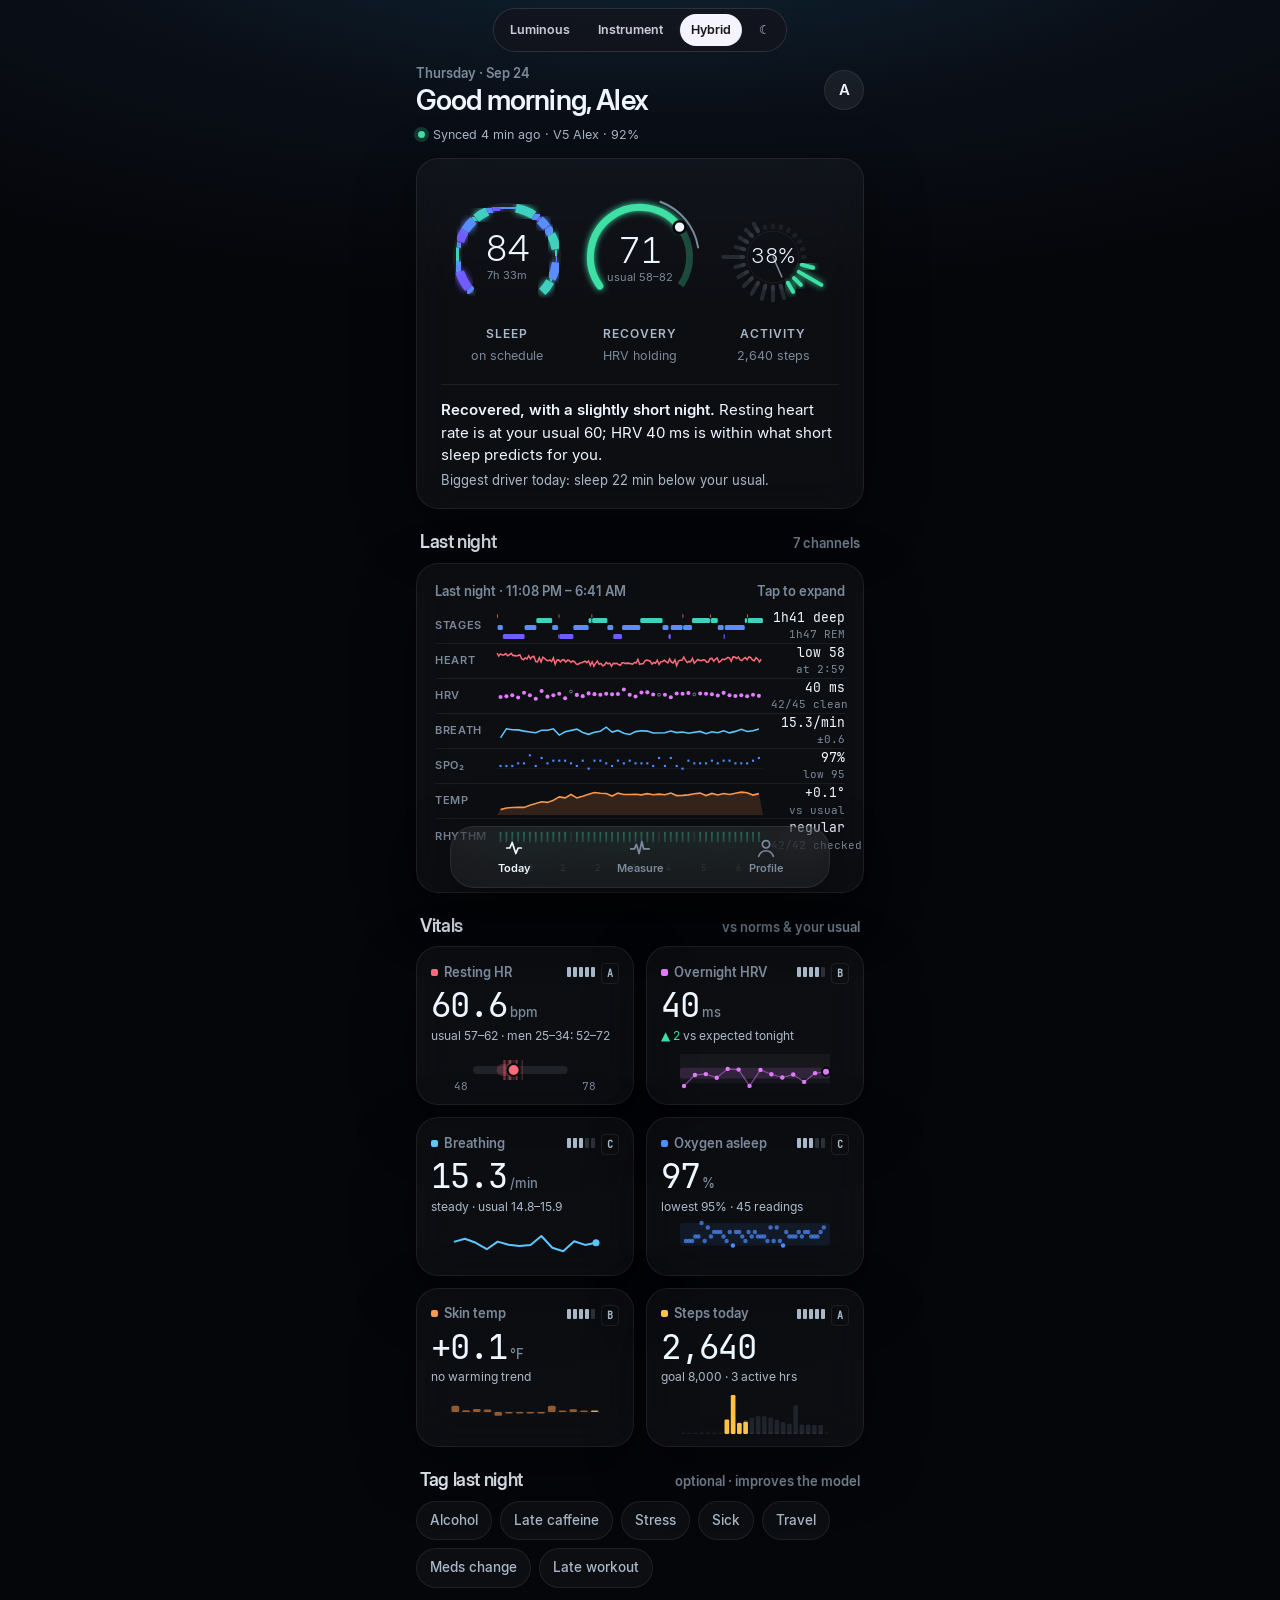
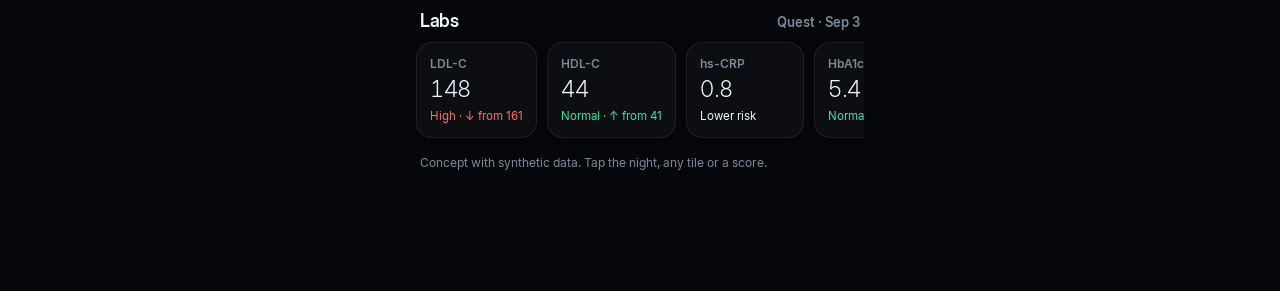
==== concepts/index.html @ 150f9702 "Publish Pulse web app (2026-09-25 17:33)" ====
<!doctype html>
<html lang="en" data-dir="hybrid" data-theme="dark">
<head>
  <meta charset="utf-8">
  <meta name="viewport" content="width=device-width, initial-scale=1, viewport-fit=cover">
  <meta http-equiv="Content-Security-Policy" content="default-src 'self'; script-src 'self'; style-src 'self' 'unsafe-inline'; font-src 'self'; img-src 'self' data:; connect-src 'self'; object-src 'none'; base-uri 'none'">
  <title>Pulse concepts</title>
  <link rel="stylesheet" href="concept.css?v=20260925173307">
</head>
<body>
  <div class="switch" role="group" aria-label="Design direction">
    <button type="button" data-dir="luminous">Luminous</button>
    <button type="button" data-dir="instrument">Instrument</button>
    <button type="button" data-dir="hybrid">Hybrid</button>
    <button type="button" data-theme-toggle aria-label="Dark or light">☾</button>
  </div>
  <main id="app" class="wrap"></main>
  <nav class="tabbar" aria-label="Sections">
    <button type="button" class="on"><svg viewBox="0 0 24 24" fill="none" stroke="currentColor" stroke-width="1.9" stroke-linecap="round" stroke-linejoin="round"><path d="M4 12h3.5l2.5-6 4 12 2.5-6H20"/></svg>Today</button>
    <button type="button"><svg viewBox="0 0 24 24" fill="none" stroke="currentColor" stroke-width="1.9" stroke-linecap="round" stroke-linejoin="round"><path d="M2 13h4l2-5 3 10 3-13 2 8h6"/></svg>Measure</button>
    <button type="button"><svg viewBox="0 0 24 24" fill="none" stroke="currentColor" stroke-width="1.9" stroke-linecap="round" stroke-linejoin="round"><circle cx="12" cy="8" r="4"/><path d="M4 21c1.5-4 4.5-6 8-6s6.5 2 8 6"/></svg>Profile</button>
  </nav>
  <script type="module" src="concept.js?v=20260925173307"></script>
</body>
</html>
---- concepts/concept.css ----
/* Pulse v3 concept: three visual directions × dark/light over the same content.
   data-dir = luminous | instrument | hybrid ; data-theme = dark | light */
@font-face { font-family: "Inter"; font-weight: 400; src: url("../fonts/Inter-Regular.woff2?v=20260925173307") format("woff2"); font-display: swap; }
@font-face { font-family: "Inter"; font-weight: 500; src: url("../fonts/Inter-Medium.woff2?v=20260925173307") format("woff2"); font-display: swap; }
@font-face { font-family: "Inter"; font-weight: 600; src: url("../fonts/Inter-SemiBold.woff2?v=20260925173307") format("woff2"); font-display: swap; }
@font-face { font-family: "Inter Display"; font-weight: 300; src: url("../fonts/InterDisplay-Light.woff2?v=20260925173307") format("woff2"); font-display: swap; }
@font-face { font-family: "Inter Display"; font-weight: 500; src: url("../fonts/InterDisplay-Medium.woff2?v=20260925173307") format("woff2"); font-display: swap; }
@font-face { font-family: "Inter Display"; font-weight: 600; src: url("../fonts/InterDisplay-SemiBold.woff2?v=20260925173307") format("woff2"); font-display: swap; }
@font-face { font-family: "JBM"; font-weight: 400; src: url("../fonts/JetBrainsMono-Regular.woff2?v=20260925173307") format("woff2"); font-display: swap; }
@font-face { font-family: "JBM"; font-weight: 500; src: url("../fonts/JetBrainsMono-Medium.woff2?v=20260925173307") format("woff2"); font-display: swap; }

:root {
  --sleep: #8b7cff; --deep: #6f5cff; --rem: #3fd0c0; --light: #5a8dff; --awake: #ff8a4c;
  --heart: #ff6b7a; --hrv: #e37bff; --breath: #5cc8ff; --spo2: #4d8dff; --temp: #ff9a4c; --act: #3ee0a5; --steps: #ffc247;
  --good: #3ee0a5; --watch: #ffc247; --bad: #ff6b6b;
  --r: 22px; --pad: 18px;
  --num: "Inter Display", "Inter", system-ui, sans-serif;
  --num-w: 300;
  --label-case: none; --label-track: 0; --label-size: 13px;
}

/* ---------- LUMINOUS (Oura/WHOOP) ---------- */
[data-dir="luminous"][data-theme="dark"] {
  --bg: #06070b; --bg2: radial-gradient(130% 80% at 50% -10%, #1a1740 0%, #0b0c18 45%, #06070b 80%);
  --card: rgba(255,255,255,.045); --card2: rgba(255,255,255,.07); --line: rgba(255,255,255,.07); --grid: rgba(255,255,255,.06);
  --ink: #f4f3ff; --ink2: #b9b8d6; --ink3: #8583a8; --glow: 1; --shadow: 0 20px 60px rgba(0,0,0,.45);
}
[data-dir="luminous"][data-theme="light"] {
  --bg: #f3f2f8; --bg2: radial-gradient(130% 80% at 50% -10%, #e5e1ff 0%, #f3f2f8 55%);
  --card: #ffffff; --card2: #f6f5fb; --line: rgba(20,18,50,.07); --grid: rgba(20,18,50,.07);
  --ink: #16142b; --ink2: #4c4a68; --ink3: #7d7b97; --glow: 0; --shadow: 0 8px 30px rgba(40,30,120,.08);
  --sleep: #6a57f2; --deep: #5140e0; --rem: #12a596; --light: #3a6ff0; --awake: #e8661f;
  --heart: #e8455a; --hrv: #b64ee0; --breath: #1b9fd8; --spo2: #2f6fe6; --temp: #e9761e; --act: #13a978; --steps: #d99a00;
}

/* ---------- INSTRUMENT (terminal / lab monitor) ---------- */
[data-dir="instrument"] { --r: 6px; --num: "JBM", ui-monospace, monospace; --num-w: 400; --label-case: uppercase; --label-track: .09em; --label-size: 11px; --pad: 14px; }
[data-dir="instrument"][data-theme="dark"] {
  --bg: #040404; --bg2: #040404; --card: #0b0b0b; --card2: #121212; --line: #1e1e1e; --grid: #171717;
  --ink: #e9e9e6; --ink2: #9a9a95; --ink3: #6a6a66; --glow: 0; --shadow: none;
  --sleep: #7f8cff; --deep: #6a6fff; --rem: #46d3b7; --light: #4f86e8; --awake: #f08a4b;
  --heart: #ff5f56; --hrv: #d48cff; --breath: #57d0c3; --spo2: #5aa2ff; --temp: #ffa24d; --act: #52e08a; --steps: #e8c547;
}
[data-dir="instrument"][data-theme="light"] {
  --bg: #fbfbf9; --bg2: #fbfbf9; --card: #ffffff; --card2: #f4f4f1; --line: #e3e3de; --grid: #ececE7;
  --ink: #111110; --ink2: #56564f; --ink3: #85857c; --glow: 0; --shadow: none;
  --sleep: #4a47d6; --deep: #3b37c9; --rem: #0e9a84; --light: #2f66cf; --awake: #d4611c;
  --heart: #d9342b; --hrv: #9a45cf; --breath: #0e8f84; --spo2: #2a64d2; --temp: #d2700f; --act: #16a05a; --steps: #b58a00;
}

/* ---------- HYBRID (luminous hero, instrument data) ---------- */
[data-dir="hybrid"][data-theme="dark"] {
  --bg: #05060a; --bg2: radial-gradient(120% 60% at 50% -12%, #102a3a 0%, #0a0f18 40%, #05060a 75%);
  --card: rgba(255,255,255,.035); --card2: rgba(255,255,255,.06); --line: rgba(255,255,255,.075); --grid: rgba(255,255,255,.055);
  --ink: #eef6ff; --ink2: #a9b8c8; --ink3: #7a8a9b; --glow: 1; --shadow: 0 20px 60px rgba(0,0,0,.45);
}
[data-dir="hybrid"][data-theme="light"] {
  --bg: #f2f5f7; --bg2: radial-gradient(120% 60% at 50% -12%, #d9eef6 0%, #f2f5f7 55%);
  --card: #ffffff; --card2: #f4f7f9; --line: rgba(10,30,50,.08); --grid: rgba(10,30,50,.07);
  --ink: #0d1822; --ink2: #43535f; --ink3: #74838f; --glow: 0; --shadow: 0 8px 30px rgba(10,60,90,.08);
  --sleep: #5a4ae6; --deep: #4a3ad6; --rem: #0e9d8f; --light: #2f6fe0; --awake: #e0641c;
  --heart: #e0404f; --hrv: #a74bd6; --breath: #0f93c9; --spo2: #2a66da; --temp: #de6f14; --act: #0fa472; --steps: #c99000;
}
[data-dir="hybrid"] .readout, [data-dir="hybrid"] .ch-val, [data-dir="hybrid"] .tv, [data-dir="hybrid"] .axis { font-family: "JBM", ui-monospace, monospace; }

* { box-sizing: border-box; -webkit-tap-highlight-color: transparent; }
html, body { margin: 0; background: var(--bg); color: var(--ink); font: 15px/1.45 "Inter", system-ui, sans-serif; -webkit-font-smoothing: antialiased; }
body { background: var(--bg2), var(--bg); background-attachment: fixed; min-height: 100vh; }
button { font: inherit; color: inherit; background: none; border: 0; padding: 0; cursor: pointer; }
.wrap { max-width: 480px; margin: 0 auto; padding: calc(env(safe-area-inset-top) + 64px) 16px 120px; }

/* concept switcher */
.switch { position: fixed; top: calc(env(safe-area-inset-top) + 8px); left: 50%; transform: translateX(-50%); z-index: 90; display: flex; gap: 6px;
  padding: 5px; border-radius: 999px; background: rgba(20,20,28,.72); backdrop-filter: blur(16px); -webkit-backdrop-filter: blur(16px); border: 1px solid rgba(255,255,255,.12); }
.switch button { color: #cfd0e0; font-size: 12.5px; font-weight: 600; padding: 7px 11px; border-radius: 999px; }
.switch button.on { background: #f4f3ff; color: #111; }

.lbl { font-size: var(--label-size); text-transform: var(--label-case); letter-spacing: var(--label-track); color: var(--ink3); font-weight: 600; }
.num { font-family: var(--num); font-weight: var(--num-w); letter-spacing: -.02em; font-variant-numeric: tabular-nums; }
[data-dir="instrument"] .num { letter-spacing: -.01em; }

/* header */
.hd { display: flex; justify-content: space-between; align-items: center; margin-bottom: 14px; }
.hd h1 { margin: 2px 0 0; font: 600 28px/1.1 "Inter Display", "Inter", sans-serif; letter-spacing: -.03em; }
[data-dir="instrument"] .hd h1 { font: 500 22px/1.2 "JBM", monospace; letter-spacing: -.01em; }
.sync { display: flex; align-items: center; gap: 8px; font-size: 12.5px; color: var(--ink2); }
.sync i { width: 7px; height: 7px; border-radius: 50%; background: var(--good); box-shadow: 0 0 0 4px color-mix(in srgb, var(--good) 20%, transparent); }
.avatar { width: 40px; height: 40px; border-radius: 50%; display: grid; place-items: center; background: var(--card2); border: 1px solid var(--line); font-weight: 600; }

/* cards */
.card { background: var(--card); border: 1px solid var(--line); border-radius: var(--r); padding: var(--pad); box-shadow: var(--shadow); position: relative; overflow: hidden; }
[data-dir="luminous"][data-theme="dark"] .card, [data-dir="hybrid"][data-theme="dark"] .card { backdrop-filter: blur(20px); -webkit-backdrop-filter: blur(20px); }
.tap { cursor: pointer; transition: transform .18s cubic-bezier(.2,.8,.2,1); }
.tap:active { transform: scale(.985); }
.stack { display: flex; flex-direction: column; gap: 12px; }
.sec { display: flex; justify-content: space-between; align-items: baseline; margin: 22px 4px 10px; }
.sec h2 { margin: 0; font: 600 18px/1.2 "Inter Display", "Inter", sans-serif; letter-spacing: -.02em; }
[data-dir="instrument"] .sec h2 { font: 500 12px/1.2 "JBM", monospace; text-transform: uppercase; letter-spacing: .12em; color: var(--ink2); }

/* hero scores */
.hero { display: grid; grid-template-columns: repeat(3, 1fr); gap: 6px; padding: 18px 8px 16px; }
.score { display: flex; flex-direction: column; align-items: center; gap: 6px; cursor: pointer; }
.score svg { width: 100%; max-width: 124px; height: auto; overflow: visible; }
.score .s-l { font-size: 12px; font-weight: 600; letter-spacing: .08em; text-transform: uppercase; color: var(--ink2); }
.score .s-s { font-size: 12.5px; color: var(--ink3); text-align: center; line-height: 1.3; }
.summary { margin: 4px 6px 0; padding-top: 14px; border-top: 1px solid var(--line); font-size: 15px; line-height: 1.5; color: var(--ink); }
.summary b { font-weight: 600; }
.summary .why { display: block; margin-top: 4px; font-size: 13px; color: var(--ink2); }

/* night montage */
.montage .ch { display: grid; grid-template-columns: 54px 1fr 74px; align-items: center; gap: 8px; min-height: 30px; }
.montage .ch + .ch { border-top: 1px solid var(--grid); }
.ch-name { font-size: 11px; font-weight: 600; letter-spacing: .06em; text-transform: uppercase; color: var(--ink3); }
.ch-val { font-size: 12.5px; text-align: right; color: var(--ink); font-variant-numeric: tabular-nums; white-space: nowrap; }
.ch-val small { color: var(--ink3); font-size: 11px; display: block; }
.ch svg { width: 100%; height: 28px; display: block; overflow: visible; }
.axis { font-size: 10.5px; fill: var(--ink3); font-variant-numeric: tabular-nums; }
.taxis { display: grid; grid-template-columns: 54px 1fr 74px; gap: 8px; margin-top: 6px; }
.taxis svg { width: 100%; height: 14px; overflow: visible; }

/* tiles */
.tiles { display: grid; grid-template-columns: 1fr 1fr; gap: 12px; }
.tile { padding: 14px 14px 12px; min-height: 150px; display: flex; flex-direction: column; gap: 4px; }
.tile .t-h { display: flex; justify-content: space-between; align-items: center; }
.tv { font-size: 34px; line-height: 1.05; font-family: var(--num); font-weight: var(--num-w); letter-spacing: -.03em; }
[data-dir="instrument"] .tv { font-size: 28px; }
.tv small { font: 500 13px "Inter", sans-serif; color: var(--ink3); letter-spacing: 0; margin-left: 3px; }
.delta { font-size: 12px; color: var(--ink2); }
.delta .up { color: var(--good); } .delta .down { color: var(--bad); }
.tile svg { margin-top: auto; width: 100%; height: 44px; display: block; overflow: visible; }
.q { display: inline-flex; gap: 2px; }
.q i { width: 4px; height: 10px; border-radius: 1px; background: var(--ink3); opacity: .28; }
.q i.on { opacity: 1; background: var(--ink2); }
.grade { font: 600 10px/1 "JBM", monospace; padding: 3px 5px; border-radius: 4px; border: 1px solid var(--line); color: var(--ink2); margin-left: 6px; }

/* tags */
.tags { display: flex; flex-wrap: wrap; gap: 8px; }
.tag { padding: 9px 13px; border-radius: 999px; border: 1px solid var(--line); background: var(--card); font-size: 13.5px; font-weight: 500; color: var(--ink2); }
.tag.on { background: var(--ink); color: var(--bg); border-color: transparent; }
[data-dir="instrument"] .tag { border-radius: 4px; font: 500 12px "JBM", monospace; text-transform: uppercase; letter-spacing: .05em; }

/* labs teaser */
.labs { display: flex; gap: 10px; overflow-x: auto; scrollbar-width: none; padding-bottom: 2px; }
.lab { flex: none; min-width: 118px; padding: 12px 13px; border-radius: 16px; background: var(--card); border: 1px solid var(--line); }
[data-dir="instrument"] .lab { border-radius: 6px; }
.lab .n { font-size: 12px; color: var(--ink3); font-weight: 600; }
.lab .v { font-size: 22px; margin-top: 2px; }
.lab .f { font-size: 11.5px; margin-top: 2px; }
.flag-h { color: var(--bad); } .flag-l { color: var(--watch); } .flag-ok { color: var(--good); }

/* tab bar (concept) */
.tabbar { position: fixed; bottom: calc(env(safe-area-inset-bottom) + 12px); left: 50%; transform: translateX(-50%); width: min(92vw, 380px); height: 62px; display: grid; grid-template-columns: repeat(3, 1fr);
  border-radius: 24px; background: color-mix(in srgb, var(--card2) 88%, transparent); backdrop-filter: blur(20px); -webkit-backdrop-filter: blur(20px); border: 1px solid var(--line); z-index: 50; box-shadow: var(--shadow); }
[data-dir="instrument"] .tabbar { border-radius: 8px; }
.tabbar button { display: flex; flex-direction: column; align-items: center; justify-content: center; gap: 2px; font-size: 11px; font-weight: 600; color: var(--ink3); }
.tabbar button.on { color: var(--ink); }
.tabbar svg { width: 22px; height: 22px; }

/* ---------- drill-down modal ---------- */
.modal { position: fixed; z-index: 80; background: var(--bg); overflow: hidden; border-radius: var(--r); will-change: top, left, width, height; }
.modal.full { overflow-y: auto; border-radius: 0; }
.modal .inner { opacity: 0; transition: opacity .25s ease .15s; max-width: 480px; margin: 0 auto; padding: calc(env(safe-area-inset-top) + 58px) 16px 60px; min-height: 100%; background: var(--bg2), var(--bg); }
.modal.full .inner { opacity: 1; }
.m-top { display: flex; justify-content: space-between; align-items: center; margin-bottom: 8px; }
.back { display: inline-flex; align-items: center; gap: 6px; padding: 8px 12px 8px 8px; border-radius: 999px; background: var(--card2); border: 1px solid var(--line); font-weight: 600; font-size: 14px; }
.m-hero { display: flex; align-items: flex-end; justify-content: space-between; gap: 10px; margin: 14px 2px 6px; }
.m-hero .big { font-size: 72px; line-height: .95; font-family: var(--num); font-weight: var(--num-w); letter-spacing: -.045em; }
[data-dir="instrument"] .m-hero .big { font-size: 58px; letter-spacing: -.02em; }
.m-hero .big small { font: 500 17px "Inter", sans-serif; letter-spacing: 0; color: var(--ink3); margin-left: 4px; }
.m-hero .meta { text-align: right; font-size: 12.5px; color: var(--ink2); line-height: 1.5; }
.expect { margin: 12px 0 4px; }
.band-row { display: grid; grid-template-columns: 96px 1fr 60px; align-items: center; gap: 8px; margin: 6px 0; font-size: 12.5px; color: var(--ink2); }
.band-row svg { width: 100%; height: 18px; overflow: visible; }
.band-row .bv { text-align: right; font-variant-numeric: tabular-nums; color: var(--ink); }
.ctxnote { margin-top: 10px; padding: 11px 13px; border-radius: 14px; background: var(--card2); font-size: 13.5px; line-height: 1.45; color: var(--ink); }
[data-dir="instrument"] .ctxnote { border-radius: 4px; border-left: 2px solid var(--hrv); }
.seg { display: flex; gap: 4px; padding: 4px; border-radius: 14px; background: var(--card2); border: 1px solid var(--line); margin: 16px 0 12px; overflow-x: auto; scrollbar-width: none; }
.seg button { flex: 1; padding: 8px 10px; border-radius: 10px; font-size: 13px; font-weight: 600; color: var(--ink3); white-space: nowrap; }
.seg button.on { background: var(--card); color: var(--ink); box-shadow: 0 1px 3px rgba(0,0,0,.18); }
[data-dir="instrument"] .seg, [data-dir="instrument"] .seg button { border-radius: 4px; }
[data-dir="instrument"] .seg button { font: 500 11.5px "JBM", monospace; text-transform: uppercase; letter-spacing: .06em; }
.agg { display: flex; justify-content: flex-end; gap: 6px; margin: -4px 0 8px; }
.agg button { font-size: 12px; font-weight: 600; color: var(--ink3); padding: 5px 9px; border-radius: 8px; border: 1px solid transparent; }
.agg button.on { color: var(--ink); border-color: var(--line); background: var(--card); }
.viz { width: 100%; }
.viz svg { width: 100%; display: block; overflow: visible; }
.stat3 { display: grid; grid-template-columns: repeat(3, 1fr); gap: 8px; margin-top: 12px; }
.stat3 div { padding: 10px 12px; border-radius: 12px; background: var(--card2); }
[data-dir="instrument"] .stat3 div { border-radius: 4px; }
.stat3 b { display: block; font-family: var(--num); font-weight: var(--num-w); font-size: 20px; }
.stat3 span { font-size: 11.5px; color: var(--ink3); }
.drv { display: grid; grid-template-columns: 1fr 120px 58px; gap: 10px; align-items: center; padding: 9px 0; border-top: 1px solid var(--grid); font-size: 13.5px; }
.drv:first-child { border-top: 0; }
.drv svg { width: 100%; height: 12px; overflow: visible; }
.drv .e { text-align: right; font-variant-numeric: tabular-nums; font-weight: 600; }
.explain p { margin: 0 0 8px; color: var(--ink2); font-size: 14px; line-height: 1.55; }
.explain h3 { margin: 0 0 6px; font-size: 14px; }
.bursts { font-size: 12.5px; font-variant-numeric: tabular-nums; }
.bursts .b { display: grid; grid-template-columns: 56px 52px 1fr 60px; gap: 8px; padding: 6px 0; border-top: 1px solid var(--grid); align-items: center; }
.bursts .b span:last-child { text-align: right; }
.rej { color: var(--ink3); text-decoration: line-through; }
.pill { font-size: 11px; font-weight: 600; padding: 2px 7px; border-radius: 999px; background: var(--card2); color: var(--ink2); }
.note-sm { font-size: 12px; color: var(--ink3); margin-top: 6px; }

/* luminous hero */
.lum-hero { position: relative; display: flex; flex-direction: column; align-items: center; gap: 4px; padding: 14px 0 6px; }
.lum-hero .orb { position: absolute; top: -40px; left: 50%; width: 300px; height: 300px; transform: translateX(-50%); border-radius: 50%;
  background: radial-gradient(circle, color-mix(in srgb, var(--good) 22%, transparent) 0%, transparent 62%); pointer-events: none; filter: blur(8px); }
[data-theme="light"] .lum-hero .orb { opacity: .6; }
.lum-hero .score { position: relative; }
.lum-hero > .score svg { max-width: 230px; }
.lum-hero > .score .s-l { font-size: 13px; }
.lum-hero > .score .s-s { font-size: 14px; color: var(--ink2); }
.lum-row { display: grid; grid-template-columns: 1fr 1fr; width: 100%; gap: 8px; margin-top: 10px; padding-top: 14px; border-top: 1px solid var(--line); }
.lum-row .score svg { max-width: 120px; }
[data-dir="luminous"] .tile { background: radial-gradient(120% 90% at 0% 0%, color-mix(in srgb, var(--tint) 16%, transparent), transparent 62%), var(--card); }
[data-dir="luminous"][data-theme="light"] .tile { background: radial-gradient(120% 90% at 0% 0%, color-mix(in srgb, var(--tint) 9%, transparent), transparent 62%), var(--card); }
[data-dir="luminous"] .tv { font-size: 40px; }
[data-dir="luminous"] .hero-card { padding-top: 6px; }

/* instrument hero */
.i-hero { display: flex; flex-direction: column; }
.i-row { display: grid; grid-template-columns: 76px 64px 1fr; grid-template-rows: auto auto; column-gap: 10px; align-items: center; padding: 10px 2px; border-top: 1px solid var(--grid); cursor: pointer; }
.i-row:first-child { border-top: 0; }
.i-row svg { width: 100%; height: 26px; grid-row: 1; grid-column: 3; }
.i-l { font: 500 11px "JBM", monospace; text-transform: uppercase; letter-spacing: .1em; color: var(--ink2); grid-row: 1 / span 2; }
.i-v { font-size: 26px; grid-row: 1 / span 2; color: var(--ink); }
.i-s { grid-column: 3; font: 400 11px "JBM", monospace; color: var(--ink3); }
[data-dir="instrument"] .summary { font: 400 13.5px/1.6 "JBM", monospace; }
[data-dir="instrument"] .summary b { font-weight: 500; }
[data-dir="instrument"] .tile .tv small, [data-dir="instrument"] .m-hero .big small { font-family: "JBM", monospace; }
[data-dir="instrument"] .ch svg path, [data-dir="instrument"] .viz svg path { stroke-width: 1.25; }
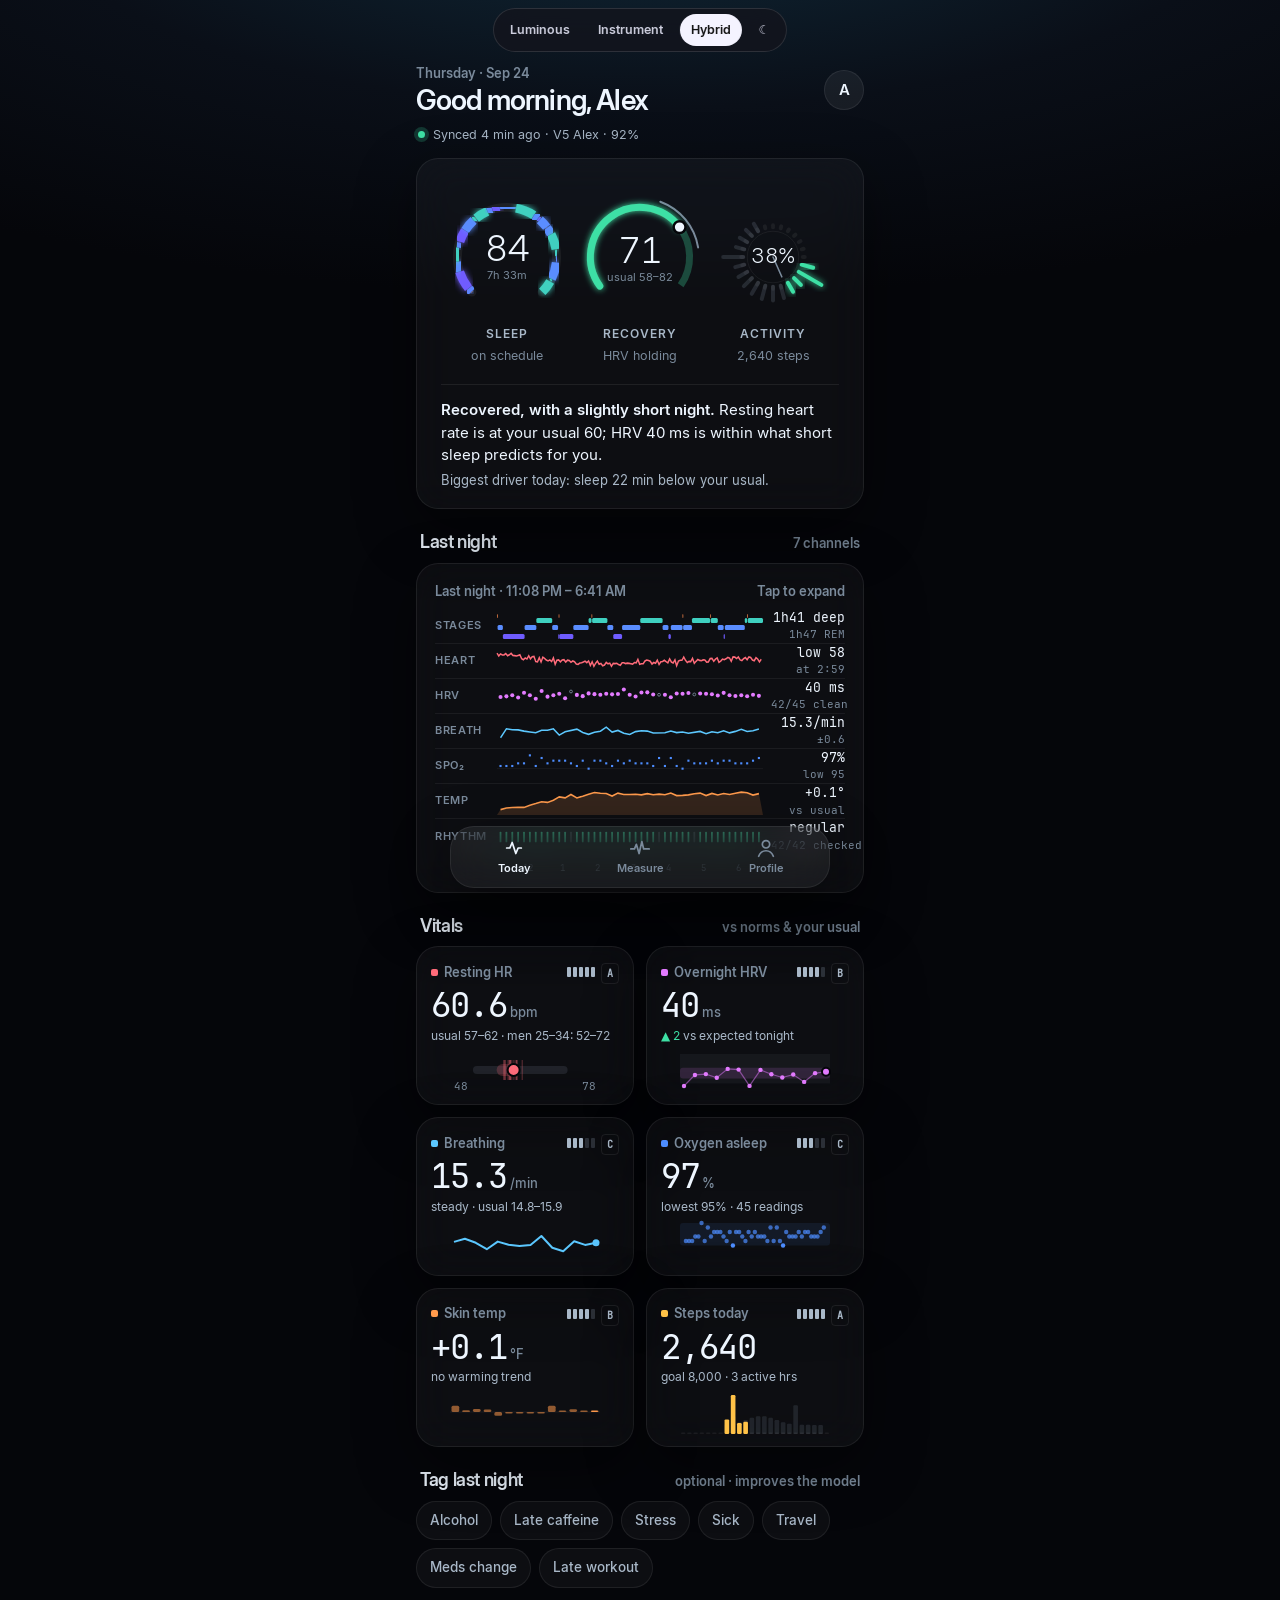
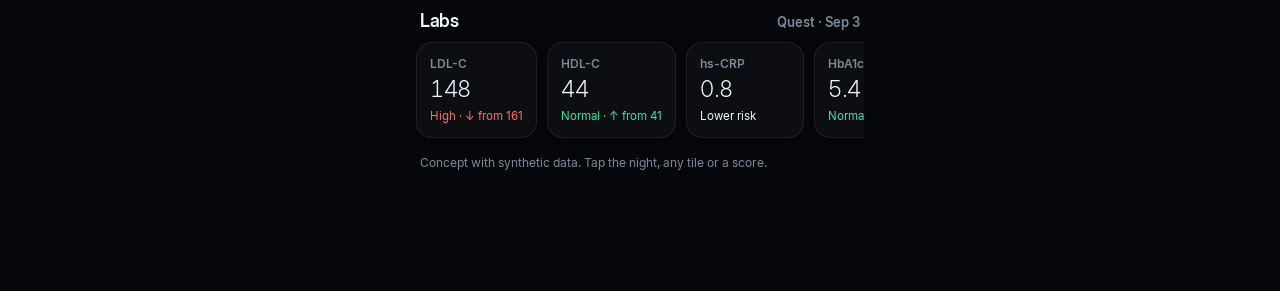
==== commit c44e8fce: "Publish Pulse web app (2026-09-25 22:55)" ====
--- a/concepts/index.html
+++ b/concepts/index.html
@@ -5,7 +5,7 @@
   <meta name="viewport" content="width=device-width, initial-scale=1, viewport-fit=cover">
   <meta http-equiv="Content-Security-Policy" content="default-src 'self'; script-src 'self'; style-src 'self' 'unsafe-inline'; font-src 'self'; img-src 'self' data:; connect-src 'self'; object-src 'none'; base-uri 'none'">
   <title>Pulse concepts</title>
-  <link rel="stylesheet" href="concept.css?v=20260925173307">
+  <link rel="stylesheet" href="concept.css?v=20260925225520">
 </head>
 <body>
   <div class="switch" role="group" aria-label="Design direction">
@@ -20,6 +20,6 @@
     <button type="button"><svg viewBox="0 0 24 24" fill="none" stroke="currentColor" stroke-width="1.9" stroke-linecap="round" stroke-linejoin="round"><path d="M2 13h4l2-5 3 10 3-13 2 8h6"/></svg>Measure</button>
     <button type="button"><svg viewBox="0 0 24 24" fill="none" stroke="currentColor" stroke-width="1.9" stroke-linecap="round" stroke-linejoin="round"><circle cx="12" cy="8" r="4"/><path d="M4 21c1.5-4 4.5-6 8-6s6.5 2 8 6"/></svg>Profile</button>
   </nav>
-  <script type="module" src="concept.js?v=20260925173307"></script>
+  <script type="module" src="concept.js?v=20260925225520"></script>
 </body>
 </html>
--- a/concepts/concept.css
+++ b/concepts/concept.css
@@ -1,13 +1,13 @@
 /* Pulse v3 concept: three visual directions × dark/light over the same content.
    data-dir = luminous | instrument | hybrid ; data-theme = dark | light */
-@font-face { font-family: "Inter"; font-weight: 400; src: url("../fonts/Inter-Regular.woff2?v=20260925173307") format("woff2"); font-display: swap; }
-@font-face { font-family: "Inter"; font-weight: 500; src: url("../fonts/Inter-Medium.woff2?v=20260925173307") format("woff2"); font-display: swap; }
-@font-face { font-family: "Inter"; font-weight: 600; src: url("../fonts/Inter-SemiBold.woff2?v=20260925173307") format("woff2"); font-display: swap; }
-@font-face { font-family: "Inter Display"; font-weight: 300; src: url("../fonts/InterDisplay-Light.woff2?v=20260925173307") format("woff2"); font-display: swap; }
-@font-face { font-family: "Inter Display"; font-weight: 500; src: url("../fonts/InterDisplay-Medium.woff2?v=20260925173307") format("woff2"); font-display: swap; }
-@font-face { font-family: "Inter Display"; font-weight: 600; src: url("../fonts/InterDisplay-SemiBold.woff2?v=20260925173307") format("woff2"); font-display: swap; }
-@font-face { font-family: "JBM"; font-weight: 400; src: url("../fonts/JetBrainsMono-Regular.woff2?v=20260925173307") format("woff2"); font-display: swap; }
-@font-face { font-family: "JBM"; font-weight: 500; src: url("../fonts/JetBrainsMono-Medium.woff2?v=20260925173307") format("woff2"); font-display: swap; }
+@font-face { font-family: "Inter"; font-weight: 400; src: url("../fonts/Inter-Regular.woff2?v=20260925225520") format("woff2"); font-display: swap; }
+@font-face { font-family: "Inter"; font-weight: 500; src: url("../fonts/Inter-Medium.woff2?v=20260925225520") format("woff2"); font-display: swap; }
+@font-face { font-family: "Inter"; font-weight: 600; src: url("../fonts/Inter-SemiBold.woff2?v=20260925225520") format("woff2"); font-display: swap; }
+@font-face { font-family: "Inter Display"; font-weight: 300; src: url("../fonts/InterDisplay-Light.woff2?v=20260925225520") format("woff2"); font-display: swap; }
+@font-face { font-family: "Inter Display"; font-weight: 500; src: url("../fonts/InterDisplay-Medium.woff2?v=20260925225520") format("woff2"); font-display: swap; }
+@font-face { font-family: "Inter Display"; font-weight: 600; src: url("../fonts/InterDisplay-SemiBold.woff2?v=20260925225520") format("woff2"); font-display: swap; }
+@font-face { font-family: "JBM"; font-weight: 400; src: url("../fonts/JetBrainsMono-Regular.woff2?v=20260925225520") format("woff2"); font-display: swap; }
+@font-face { font-family: "JBM"; font-weight: 500; src: url("../fonts/JetBrainsMono-Medium.woff2?v=20260925225520") format("woff2"); font-display: swap; }
 
 :root {
   --sleep: #8b7cff; --deep: #6f5cff; --rem: #3fd0c0; --light: #5a8dff; --awake: #ff8a4c;
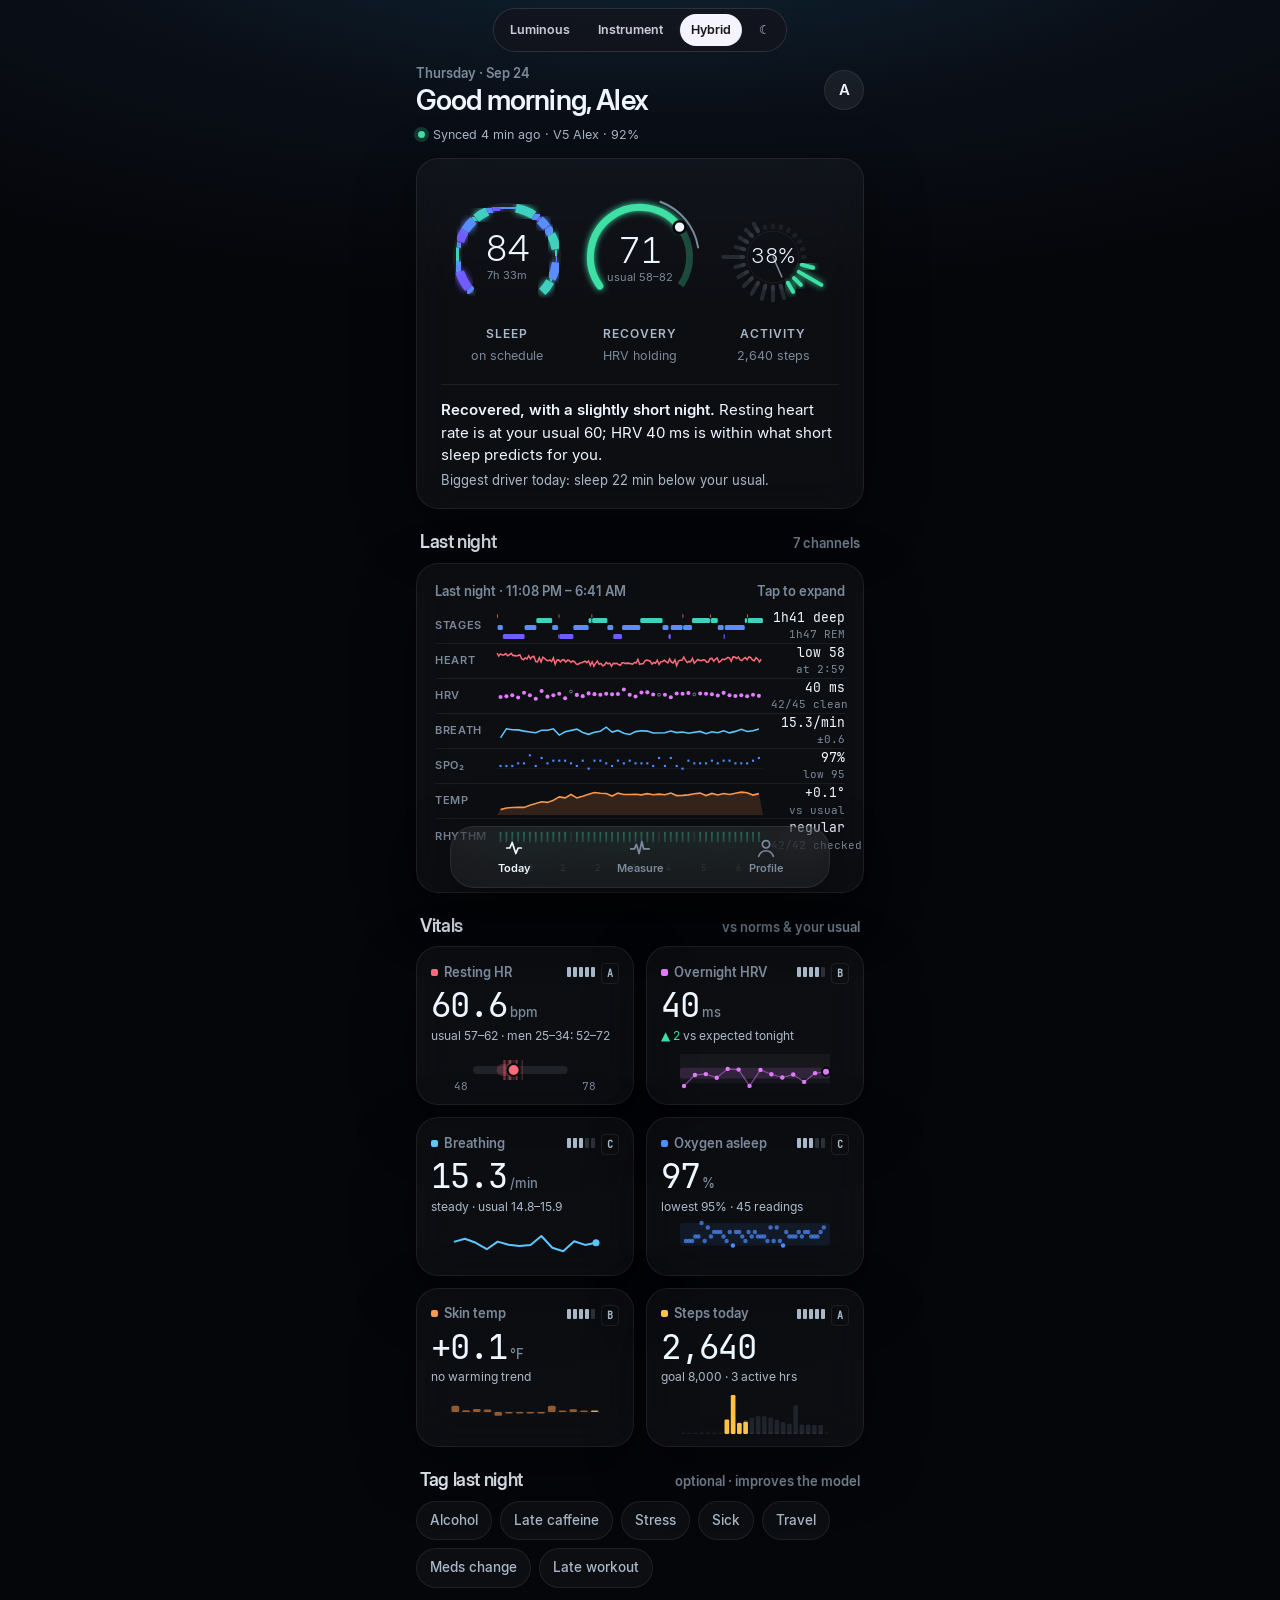
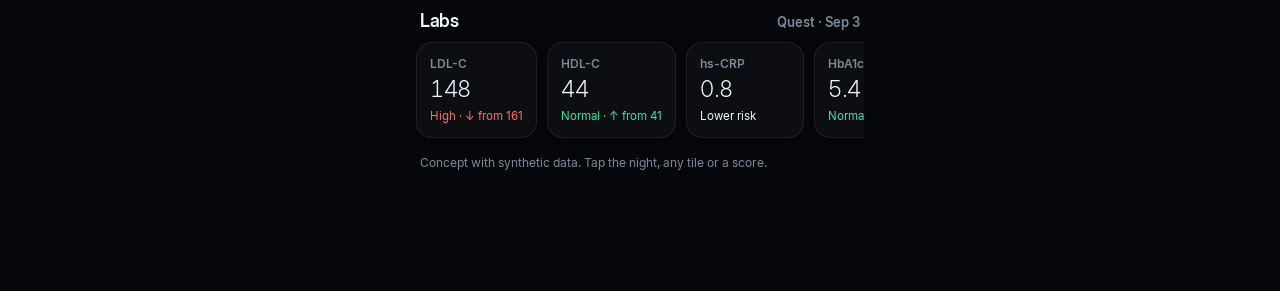
==== commit a955d7d1: "Publish Pulse web app (2026-10-05 16:48)" ====
--- a/concepts/index.html
+++ b/concepts/index.html
@@ -5,7 +5,7 @@
   <meta name="viewport" content="width=device-width, initial-scale=1, viewport-fit=cover">
   <meta http-equiv="Content-Security-Policy" content="default-src 'self'; script-src 'self'; style-src 'self' 'unsafe-inline'; font-src 'self'; img-src 'self' data:; connect-src 'self'; object-src 'none'; base-uri 'none'">
   <title>Pulse concepts</title>
-  <link rel="stylesheet" href="concept.css?v=20260925225520">
+  <link rel="stylesheet" href="concept.css?v=20261005164817">
 </head>
 <body>
   <div class="switch" role="group" aria-label="Design direction">
@@ -20,6 +20,6 @@
     <button type="button"><svg viewBox="0 0 24 24" fill="none" stroke="currentColor" stroke-width="1.9" stroke-linecap="round" stroke-linejoin="round"><path d="M2 13h4l2-5 3 10 3-13 2 8h6"/></svg>Measure</button>
     <button type="button"><svg viewBox="0 0 24 24" fill="none" stroke="currentColor" stroke-width="1.9" stroke-linecap="round" stroke-linejoin="round"><circle cx="12" cy="8" r="4"/><path d="M4 21c1.5-4 4.5-6 8-6s6.5 2 8 6"/></svg>Profile</button>
   </nav>
-  <script type="module" src="concept.js?v=20260925225520"></script>
+  <script type="module" src="concept.js?v=20261005164817"></script>
 </body>
 </html>
--- a/concepts/concept.css
+++ b/concepts/concept.css
@@ -1,13 +1,13 @@
 /* Pulse v3 concept: three visual directions × dark/light over the same content.
    data-dir = luminous | instrument | hybrid ; data-theme = dark | light */
-@font-face { font-family: "Inter"; font-weight: 400; src: url("../fonts/Inter-Regular.woff2?v=20260925225520") format("woff2"); font-display: swap; }
-@font-face { font-family: "Inter"; font-weight: 500; src: url("../fonts/Inter-Medium.woff2?v=20260925225520") format("woff2"); font-display: swap; }
-@font-face { font-family: "Inter"; font-weight: 600; src: url("../fonts/Inter-SemiBold.woff2?v=20260925225520") format("woff2"); font-display: swap; }
-@font-face { font-family: "Inter Display"; font-weight: 300; src: url("../fonts/InterDisplay-Light.woff2?v=20260925225520") format("woff2"); font-display: swap; }
-@font-face { font-family: "Inter Display"; font-weight: 500; src: url("../fonts/InterDisplay-Medium.woff2?v=20260925225520") format("woff2"); font-display: swap; }
-@font-face { font-family: "Inter Display"; font-weight: 600; src: url("../fonts/InterDisplay-SemiBold.woff2?v=20260925225520") format("woff2"); font-display: swap; }
-@font-face { font-family: "JBM"; font-weight: 400; src: url("../fonts/JetBrainsMono-Regular.woff2?v=20260925225520") format("woff2"); font-display: swap; }
-@font-face { font-family: "JBM"; font-weight: 500; src: url("../fonts/JetBrainsMono-Medium.woff2?v=20260925225520") format("woff2"); font-display: swap; }
+@font-face { font-family: "Inter"; font-weight: 400; src: url("../fonts/Inter-Regular.woff2?v=20261005164817") format("woff2"); font-display: swap; }
+@font-face { font-family: "Inter"; font-weight: 500; src: url("../fonts/Inter-Medium.woff2?v=20261005164817") format("woff2"); font-display: swap; }
+@font-face { font-family: "Inter"; font-weight: 600; src: url("../fonts/Inter-SemiBold.woff2?v=20261005164817") format("woff2"); font-display: swap; }
+@font-face { font-family: "Inter Display"; font-weight: 300; src: url("../fonts/InterDisplay-Light.woff2?v=20261005164817") format("woff2"); font-display: swap; }
+@font-face { font-family: "Inter Display"; font-weight: 500; src: url("../fonts/InterDisplay-Medium.woff2?v=20261005164817") format("woff2"); font-display: swap; }
+@font-face { font-family: "Inter Display"; font-weight: 600; src: url("../fonts/InterDisplay-SemiBold.woff2?v=20261005164817") format("woff2"); font-display: swap; }
+@font-face { font-family: "JBM"; font-weight: 400; src: url("../fonts/JetBrainsMono-Regular.woff2?v=20261005164817") format("woff2"); font-display: swap; }
+@font-face { font-family: "JBM"; font-weight: 500; src: url("../fonts/JetBrainsMono-Medium.woff2?v=20261005164817") format("woff2"); font-display: swap; }
 
 :root {
   --sleep: #8b7cff; --deep: #6f5cff; --rem: #3fd0c0; --light: #5a8dff; --awake: #ff8a4c;
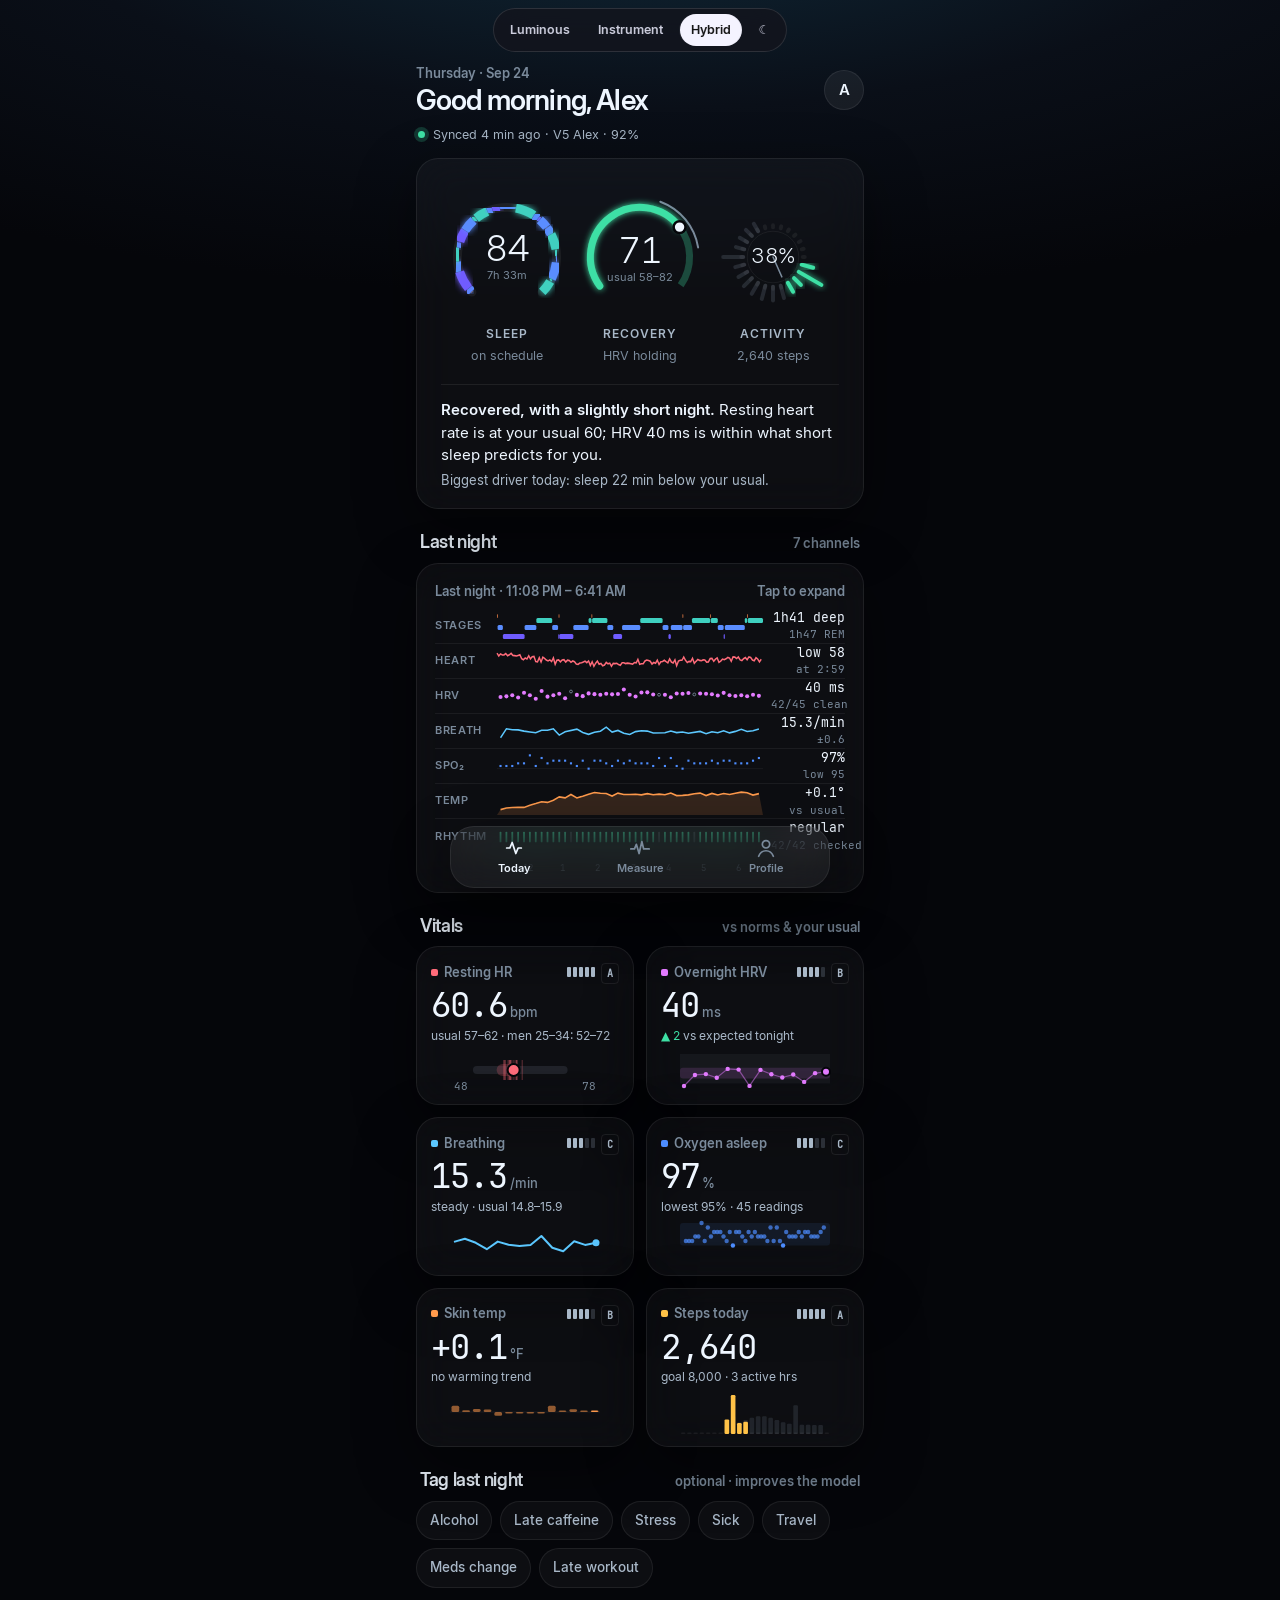
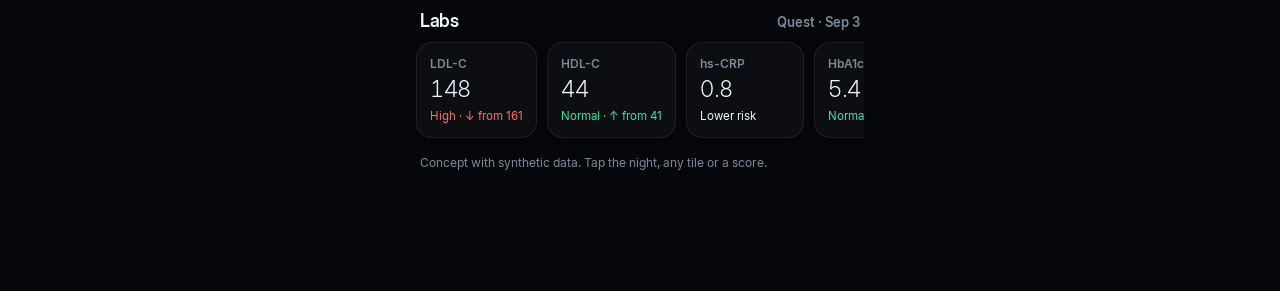
==== commit 5aa8c98a: "Publish Pulse web app (2026-10-14 18:03)" ====
--- a/concepts/index.html
+++ b/concepts/index.html
@@ -5,7 +5,7 @@
   <meta name="viewport" content="width=device-width, initial-scale=1, viewport-fit=cover">
   <meta http-equiv="Content-Security-Policy" content="default-src 'self'; script-src 'self'; style-src 'self' 'unsafe-inline'; font-src 'self'; img-src 'self' data:; connect-src 'self'; object-src 'none'; base-uri 'none'">
   <title>Pulse concepts</title>
-  <link rel="stylesheet" href="concept.css?v=20261005164817">
+  <link rel="stylesheet" href="concept.css?v=20261014180338">
 </head>
 <body>
   <div class="switch" role="group" aria-label="Design direction">
@@ -20,6 +20,6 @@
     <button type="button"><svg viewBox="0 0 24 24" fill="none" stroke="currentColor" stroke-width="1.9" stroke-linecap="round" stroke-linejoin="round"><path d="M2 13h4l2-5 3 10 3-13 2 8h6"/></svg>Measure</button>
     <button type="button"><svg viewBox="0 0 24 24" fill="none" stroke="currentColor" stroke-width="1.9" stroke-linecap="round" stroke-linejoin="round"><circle cx="12" cy="8" r="4"/><path d="M4 21c1.5-4 4.5-6 8-6s6.5 2 8 6"/></svg>Profile</button>
   </nav>
-  <script type="module" src="concept.js?v=20261005164817"></script>
+  <script type="module" src="concept.js?v=20261014180338"></script>
 </body>
 </html>
--- a/concepts/concept.css
+++ b/concepts/concept.css
@@ -1,13 +1,13 @@
 /* Pulse v3 concept: three visual directions × dark/light over the same content.
    data-dir = luminous | instrument | hybrid ; data-theme = dark | light */
-@font-face { font-family: "Inter"; font-weight: 400; src: url("../fonts/Inter-Regular.woff2?v=20261005164817") format("woff2"); font-display: swap; }
-@font-face { font-family: "Inter"; font-weight: 500; src: url("../fonts/Inter-Medium.woff2?v=20261005164817") format("woff2"); font-display: swap; }
-@font-face { font-family: "Inter"; font-weight: 600; src: url("../fonts/Inter-SemiBold.woff2?v=20261005164817") format("woff2"); font-display: swap; }
-@font-face { font-family: "Inter Display"; font-weight: 300; src: url("../fonts/InterDisplay-Light.woff2?v=20261005164817") format("woff2"); font-display: swap; }
-@font-face { font-family: "Inter Display"; font-weight: 500; src: url("../fonts/InterDisplay-Medium.woff2?v=20261005164817") format("woff2"); font-display: swap; }
-@font-face { font-family: "Inter Display"; font-weight: 600; src: url("../fonts/InterDisplay-SemiBold.woff2?v=20261005164817") format("woff2"); font-display: swap; }
-@font-face { font-family: "JBM"; font-weight: 400; src: url("../fonts/JetBrainsMono-Regular.woff2?v=20261005164817") format("woff2"); font-display: swap; }
-@font-face { font-family: "JBM"; font-weight: 500; src: url("../fonts/JetBrainsMono-Medium.woff2?v=20261005164817") format("woff2"); font-display: swap; }
+@font-face { font-family: "Inter"; font-weight: 400; src: url("../fonts/Inter-Regular.woff2?v=20261014180338") format("woff2"); font-display: swap; }
+@font-face { font-family: "Inter"; font-weight: 500; src: url("../fonts/Inter-Medium.woff2?v=20261014180338") format("woff2"); font-display: swap; }
+@font-face { font-family: "Inter"; font-weight: 600; src: url("../fonts/Inter-SemiBold.woff2?v=20261014180338") format("woff2"); font-display: swap; }
+@font-face { font-family: "Inter Display"; font-weight: 300; src: url("../fonts/InterDisplay-Light.woff2?v=20261014180338") format("woff2"); font-display: swap; }
+@font-face { font-family: "Inter Display"; font-weight: 500; src: url("../fonts/InterDisplay-Medium.woff2?v=20261014180338") format("woff2"); font-display: swap; }
+@font-face { font-family: "Inter Display"; font-weight: 600; src: url("../fonts/InterDisplay-SemiBold.woff2?v=20261014180338") format("woff2"); font-display: swap; }
+@font-face { font-family: "JBM"; font-weight: 400; src: url("../fonts/JetBrainsMono-Regular.woff2?v=20261014180338") format("woff2"); font-display: swap; }
+@font-face { font-family: "JBM"; font-weight: 500; src: url("../fonts/JetBrainsMono-Medium.woff2?v=20261014180338") format("woff2"); font-display: swap; }
 
 :root {
   --sleep: #8b7cff; --deep: #6f5cff; --rem: #3fd0c0; --light: #5a8dff; --awake: #ff8a4c;
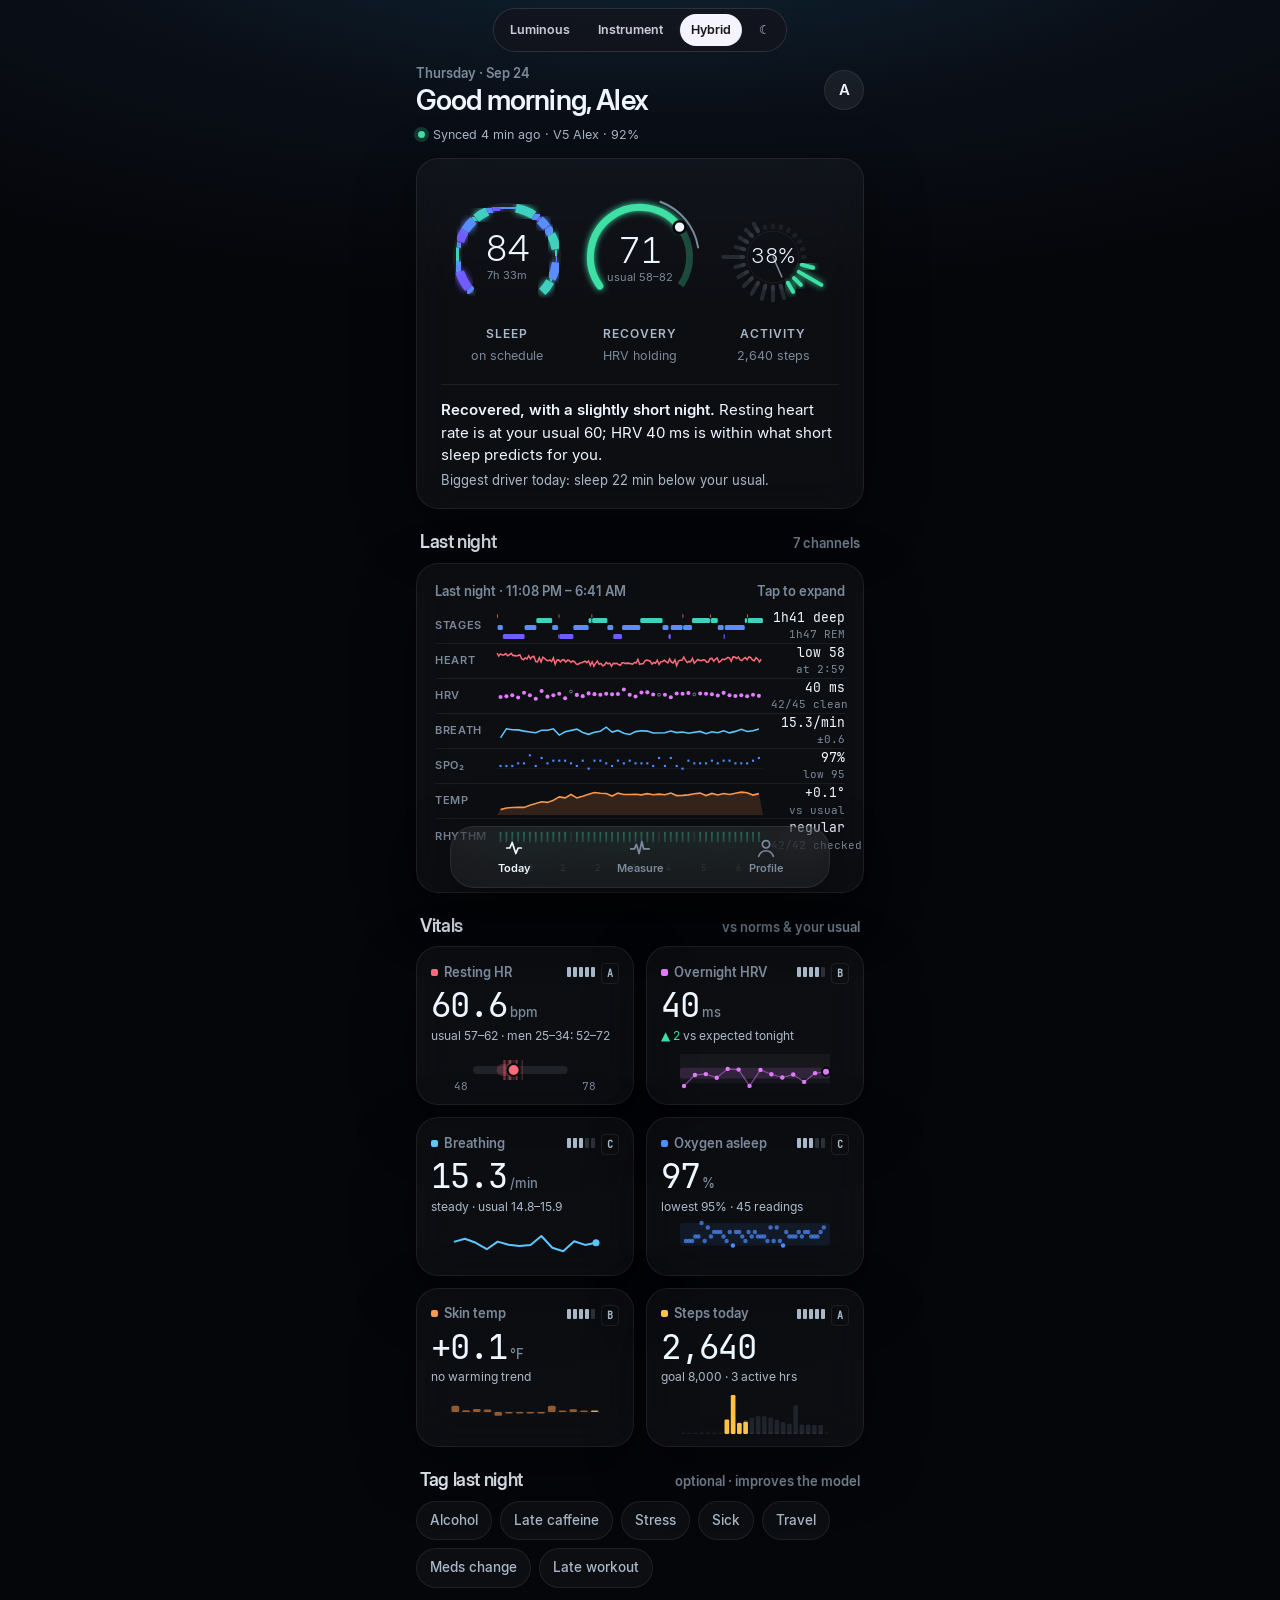
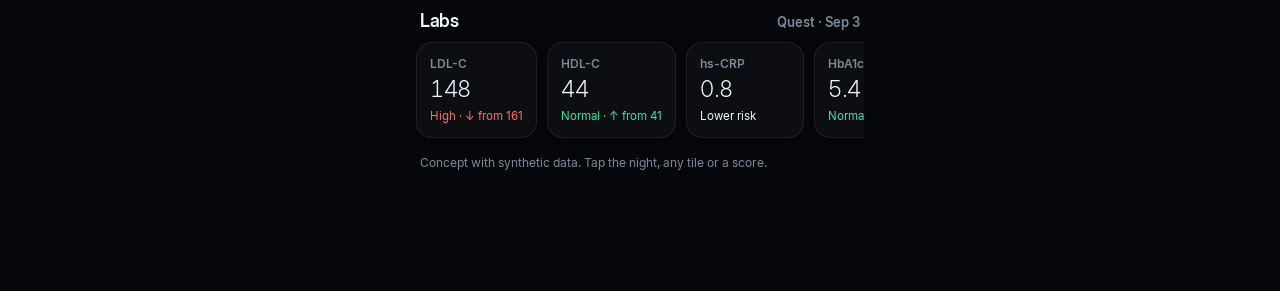
==== commit 9731c982: "Publish Pulse web app (2026-10-14 19:51)" ====
--- a/concepts/index.html
+++ b/concepts/index.html
@@ -5,7 +5,7 @@
   <meta name="viewport" content="width=device-width, initial-scale=1, viewport-fit=cover">
   <meta http-equiv="Content-Security-Policy" content="default-src 'self'; script-src 'self'; style-src 'self' 'unsafe-inline'; font-src 'self'; img-src 'self' data:; connect-src 'self'; object-src 'none'; base-uri 'none'">
   <title>Pulse concepts</title>
-  <link rel="stylesheet" href="concept.css?v=20261014180338">
+  <link rel="stylesheet" href="concept.css?v=20261014195152">
 </head>
 <body>
   <div class="switch" role="group" aria-label="Design direction">
@@ -20,6 +20,6 @@
     <button type="button"><svg viewBox="0 0 24 24" fill="none" stroke="currentColor" stroke-width="1.9" stroke-linecap="round" stroke-linejoin="round"><path d="M2 13h4l2-5 3 10 3-13 2 8h6"/></svg>Measure</button>
     <button type="button"><svg viewBox="0 0 24 24" fill="none" stroke="currentColor" stroke-width="1.9" stroke-linecap="round" stroke-linejoin="round"><circle cx="12" cy="8" r="4"/><path d="M4 21c1.5-4 4.5-6 8-6s6.5 2 8 6"/></svg>Profile</button>
   </nav>
-  <script type="module" src="concept.js?v=20261014180338"></script>
+  <script type="module" src="concept.js?v=20261014195152"></script>
 </body>
 </html>
--- a/concepts/concept.css
+++ b/concepts/concept.css
@@ -1,13 +1,13 @@
 /* Pulse v3 concept: three visual directions × dark/light over the same content.
    data-dir = luminous | instrument | hybrid ; data-theme = dark | light */
-@font-face { font-family: "Inter"; font-weight: 400; src: url("../fonts/Inter-Regular.woff2?v=20261014180338") format("woff2"); font-display: swap; }
-@font-face { font-family: "Inter"; font-weight: 500; src: url("../fonts/Inter-Medium.woff2?v=20261014180338") format("woff2"); font-display: swap; }
-@font-face { font-family: "Inter"; font-weight: 600; src: url("../fonts/Inter-SemiBold.woff2?v=20261014180338") format("woff2"); font-display: swap; }
-@font-face { font-family: "Inter Display"; font-weight: 300; src: url("../fonts/InterDisplay-Light.woff2?v=20261014180338") format("woff2"); font-display: swap; }
-@font-face { font-family: "Inter Display"; font-weight: 500; src: url("../fonts/InterDisplay-Medium.woff2?v=20261014180338") format("woff2"); font-display: swap; }
-@font-face { font-family: "Inter Display"; font-weight: 600; src: url("../fonts/InterDisplay-SemiBold.woff2?v=20261014180338") format("woff2"); font-display: swap; }
-@font-face { font-family: "JBM"; font-weight: 400; src: url("../fonts/JetBrainsMono-Regular.woff2?v=20261014180338") format("woff2"); font-display: swap; }
-@font-face { font-family: "JBM"; font-weight: 500; src: url("../fonts/JetBrainsMono-Medium.woff2?v=20261014180338") format("woff2"); font-display: swap; }
+@font-face { font-family: "Inter"; font-weight: 400; src: url("../fonts/Inter-Regular.woff2?v=20261014195152") format("woff2"); font-display: swap; }
+@font-face { font-family: "Inter"; font-weight: 500; src: url("../fonts/Inter-Medium.woff2?v=20261014195152") format("woff2"); font-display: swap; }
+@font-face { font-family: "Inter"; font-weight: 600; src: url("../fonts/Inter-SemiBold.woff2?v=20261014195152") format("woff2"); font-display: swap; }
+@font-face { font-family: "Inter Display"; font-weight: 300; src: url("../fonts/InterDisplay-Light.woff2?v=20261014195152") format("woff2"); font-display: swap; }
+@font-face { font-family: "Inter Display"; font-weight: 500; src: url("../fonts/InterDisplay-Medium.woff2?v=20261014195152") format("woff2"); font-display: swap; }
+@font-face { font-family: "Inter Display"; font-weight: 600; src: url("../fonts/InterDisplay-SemiBold.woff2?v=20261014195152") format("woff2"); font-display: swap; }
+@font-face { font-family: "JBM"; font-weight: 400; src: url("../fonts/JetBrainsMono-Regular.woff2?v=20261014195152") format("woff2"); font-display: swap; }
+@font-face { font-family: "JBM"; font-weight: 500; src: url("../fonts/JetBrainsMono-Medium.woff2?v=20261014195152") format("woff2"); font-display: swap; }
 
 :root {
   --sleep: #8b7cff; --deep: #6f5cff; --rem: #3fd0c0; --light: #5a8dff; --awake: #ff8a4c;
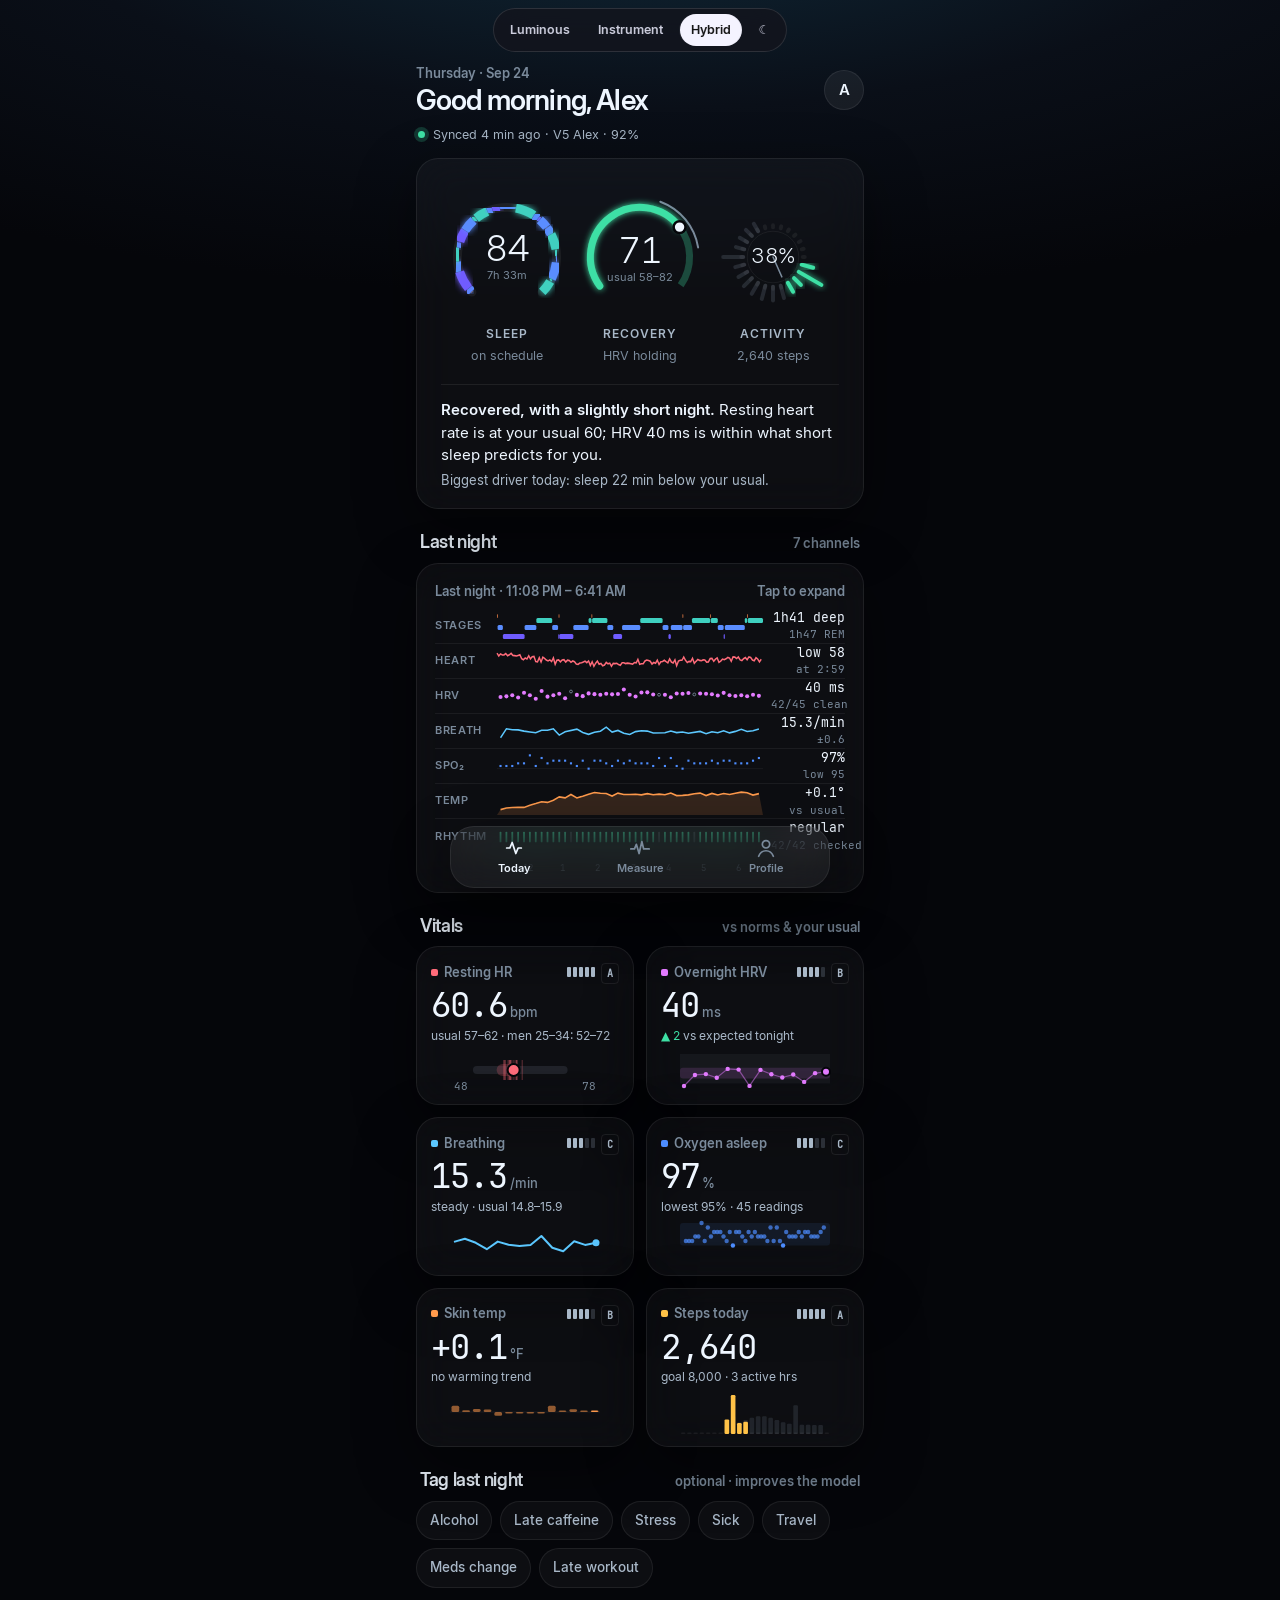
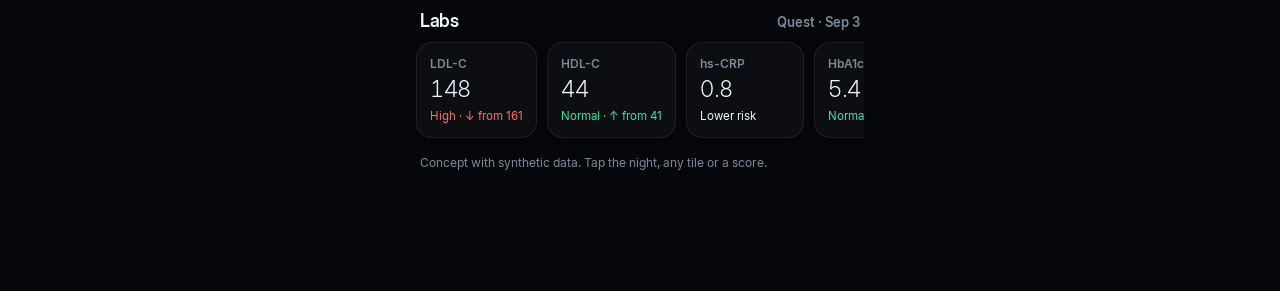
==== commit 6cadd210: "Publish Pulse web app (2026-10-31 20:57)" ====
--- a/concepts/index.html
+++ b/concepts/index.html
@@ -5,7 +5,7 @@
   <meta name="viewport" content="width=device-width, initial-scale=1, viewport-fit=cover">
   <meta http-equiv="Content-Security-Policy" content="default-src 'self'; script-src 'self'; style-src 'self' 'unsafe-inline'; font-src 'self'; img-src 'self' data:; connect-src 'self'; object-src 'none'; base-uri 'none'">
   <title>Pulse concepts</title>
-  <link rel="stylesheet" href="concept.css?v=20261014195152">
+  <link rel="stylesheet" href="concept.css?v=20261031205706">
 </head>
 <body>
   <div class="switch" role="group" aria-label="Design direction">
@@ -20,6 +20,6 @@
     <button type="button"><svg viewBox="0 0 24 24" fill="none" stroke="currentColor" stroke-width="1.9" stroke-linecap="round" stroke-linejoin="round"><path d="M2 13h4l2-5 3 10 3-13 2 8h6"/></svg>Measure</button>
     <button type="button"><svg viewBox="0 0 24 24" fill="none" stroke="currentColor" stroke-width="1.9" stroke-linecap="round" stroke-linejoin="round"><circle cx="12" cy="8" r="4"/><path d="M4 21c1.5-4 4.5-6 8-6s6.5 2 8 6"/></svg>Profile</button>
   </nav>
-  <script type="module" src="concept.js?v=20261014195152"></script>
+  <script type="module" src="concept.js?v=20261031205706"></script>
 </body>
 </html>
--- a/concepts/concept.css
+++ b/concepts/concept.css
@@ -1,13 +1,13 @@
 /* Pulse v3 concept: three visual directions × dark/light over the same content.
    data-dir = luminous | instrument | hybrid ; data-theme = dark | light */
-@font-face { font-family: "Inter"; font-weight: 400; src: url("../fonts/Inter-Regular.woff2?v=20261014195152") format("woff2"); font-display: swap; }
-@font-face { font-family: "Inter"; font-weight: 500; src: url("../fonts/Inter-Medium.woff2?v=20261014195152") format("woff2"); font-display: swap; }
-@font-face { font-family: "Inter"; font-weight: 600; src: url("../fonts/Inter-SemiBold.woff2?v=20261014195152") format("woff2"); font-display: swap; }
-@font-face { font-family: "Inter Display"; font-weight: 300; src: url("../fonts/InterDisplay-Light.woff2?v=20261014195152") format("woff2"); font-display: swap; }
-@font-face { font-family: "Inter Display"; font-weight: 500; src: url("../fonts/InterDisplay-Medium.woff2?v=20261014195152") format("woff2"); font-display: swap; }
-@font-face { font-family: "Inter Display"; font-weight: 600; src: url("../fonts/InterDisplay-SemiBold.woff2?v=20261014195152") format("woff2"); font-display: swap; }
-@font-face { font-family: "JBM"; font-weight: 400; src: url("../fonts/JetBrainsMono-Regular.woff2?v=20261014195152") format("woff2"); font-display: swap; }
-@font-face { font-family: "JBM"; font-weight: 500; src: url("../fonts/JetBrainsMono-Medium.woff2?v=20261014195152") format("woff2"); font-display: swap; }
+@font-face { font-family: "Inter"; font-weight: 400; src: url("../fonts/Inter-Regular.woff2?v=20261031205706") format("woff2"); font-display: swap; }
+@font-face { font-family: "Inter"; font-weight: 500; src: url("../fonts/Inter-Medium.woff2?v=20261031205706") format("woff2"); font-display: swap; }
+@font-face { font-family: "Inter"; font-weight: 600; src: url("../fonts/Inter-SemiBold.woff2?v=20261031205706") format("woff2"); font-display: swap; }
+@font-face { font-family: "Inter Display"; font-weight: 300; src: url("../fonts/InterDisplay-Light.woff2?v=20261031205706") format("woff2"); font-display: swap; }
+@font-face { font-family: "Inter Display"; font-weight: 500; src: url("../fonts/InterDisplay-Medium.woff2?v=20261031205706") format("woff2"); font-display: swap; }
+@font-face { font-family: "Inter Display"; font-weight: 600; src: url("../fonts/InterDisplay-SemiBold.woff2?v=20261031205706") format("woff2"); font-display: swap; }
+@font-face { font-family: "JBM"; font-weight: 400; src: url("../fonts/JetBrainsMono-Regular.woff2?v=20261031205706") format("woff2"); font-display: swap; }
+@font-face { font-family: "JBM"; font-weight: 500; src: url("../fonts/JetBrainsMono-Medium.woff2?v=20261031205706") format("woff2"); font-display: swap; }
 
 :root {
   --sleep: #8b7cff; --deep: #6f5cff; --rem: #3fd0c0; --light: #5a8dff; --awake: #ff8a4c;
